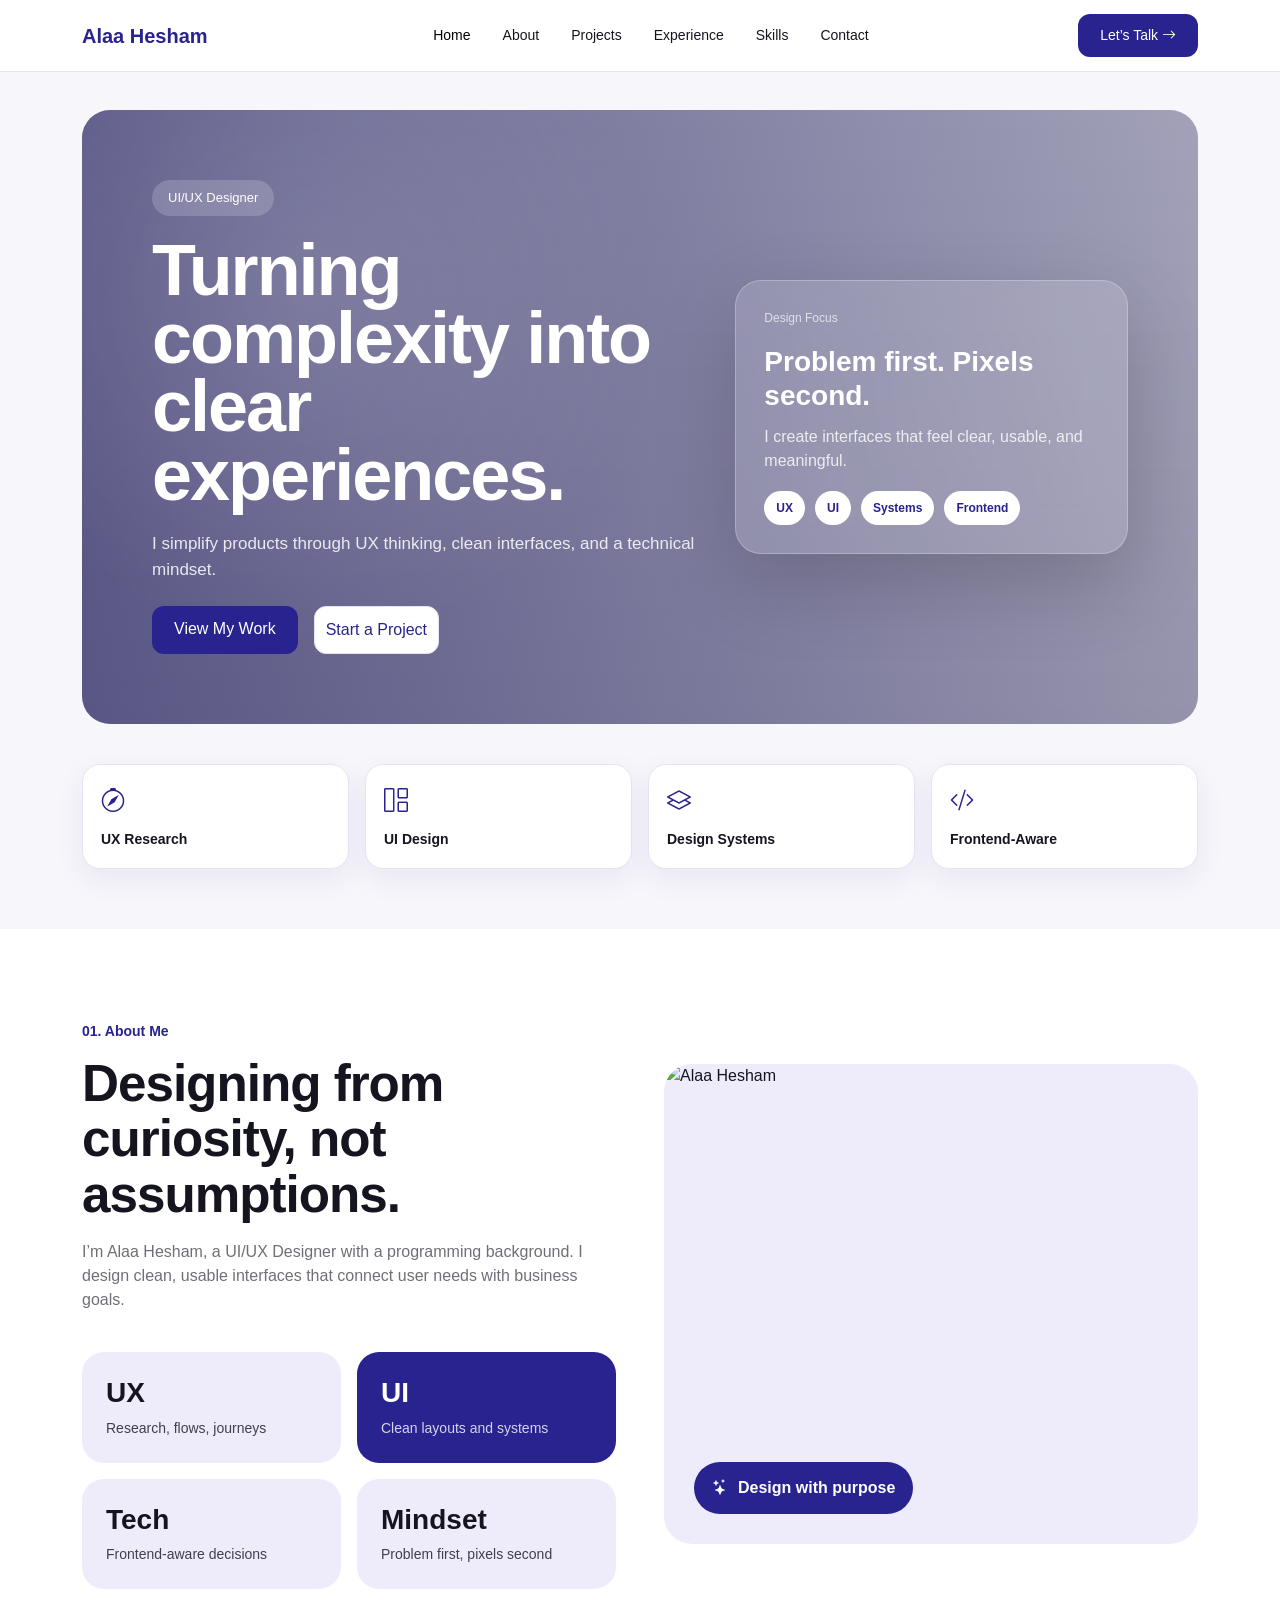
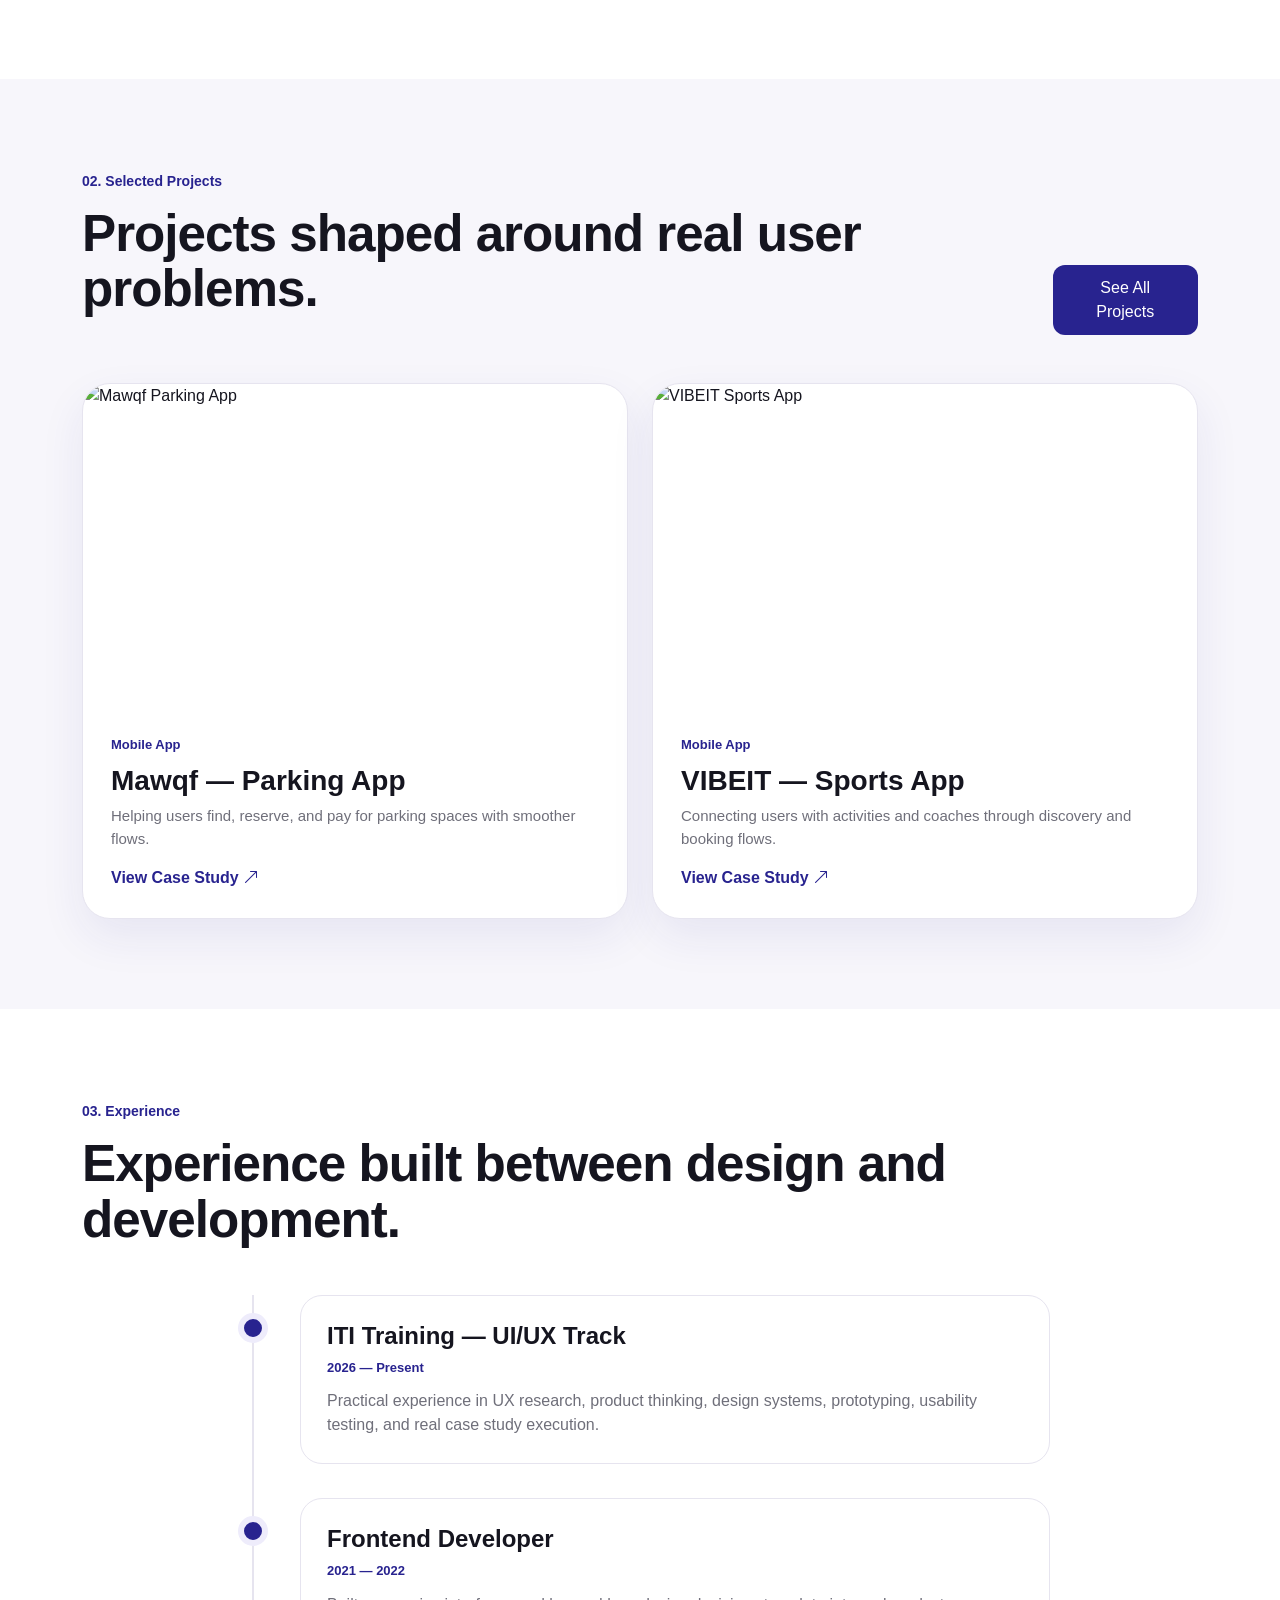
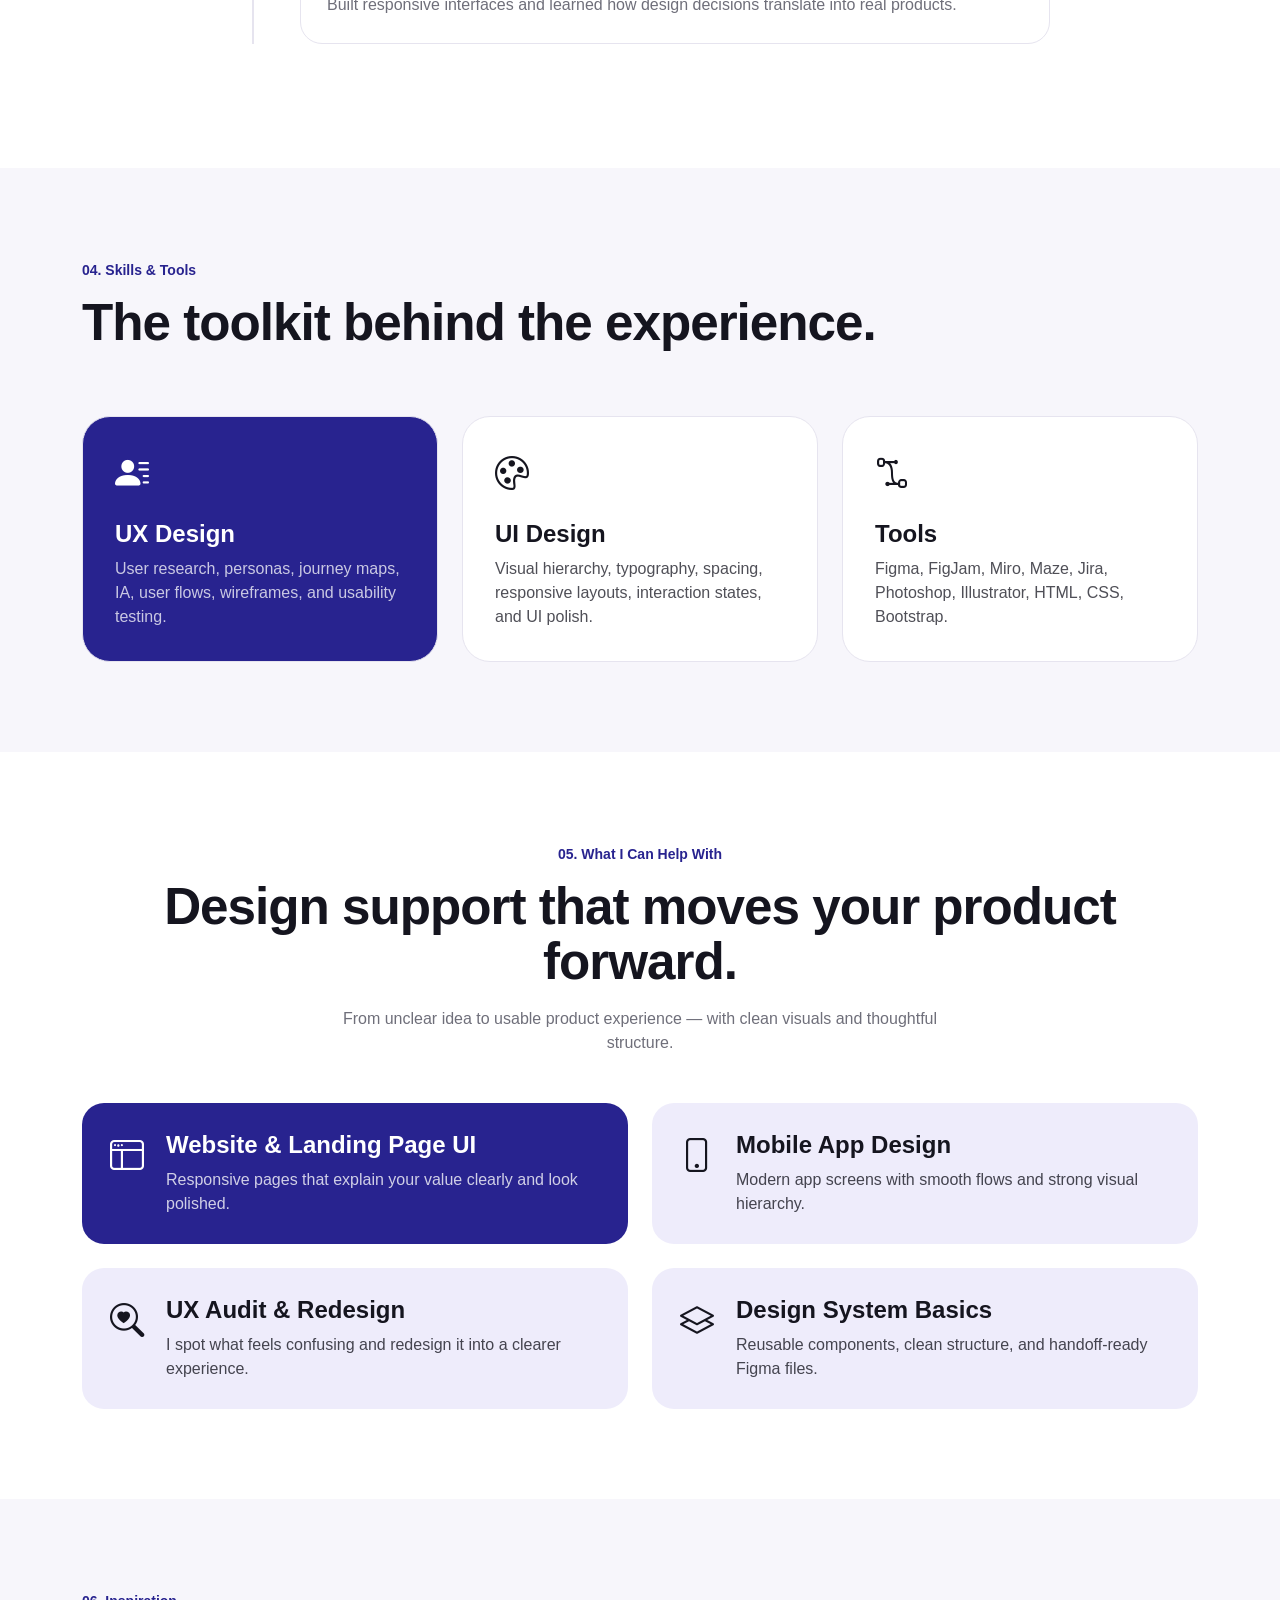
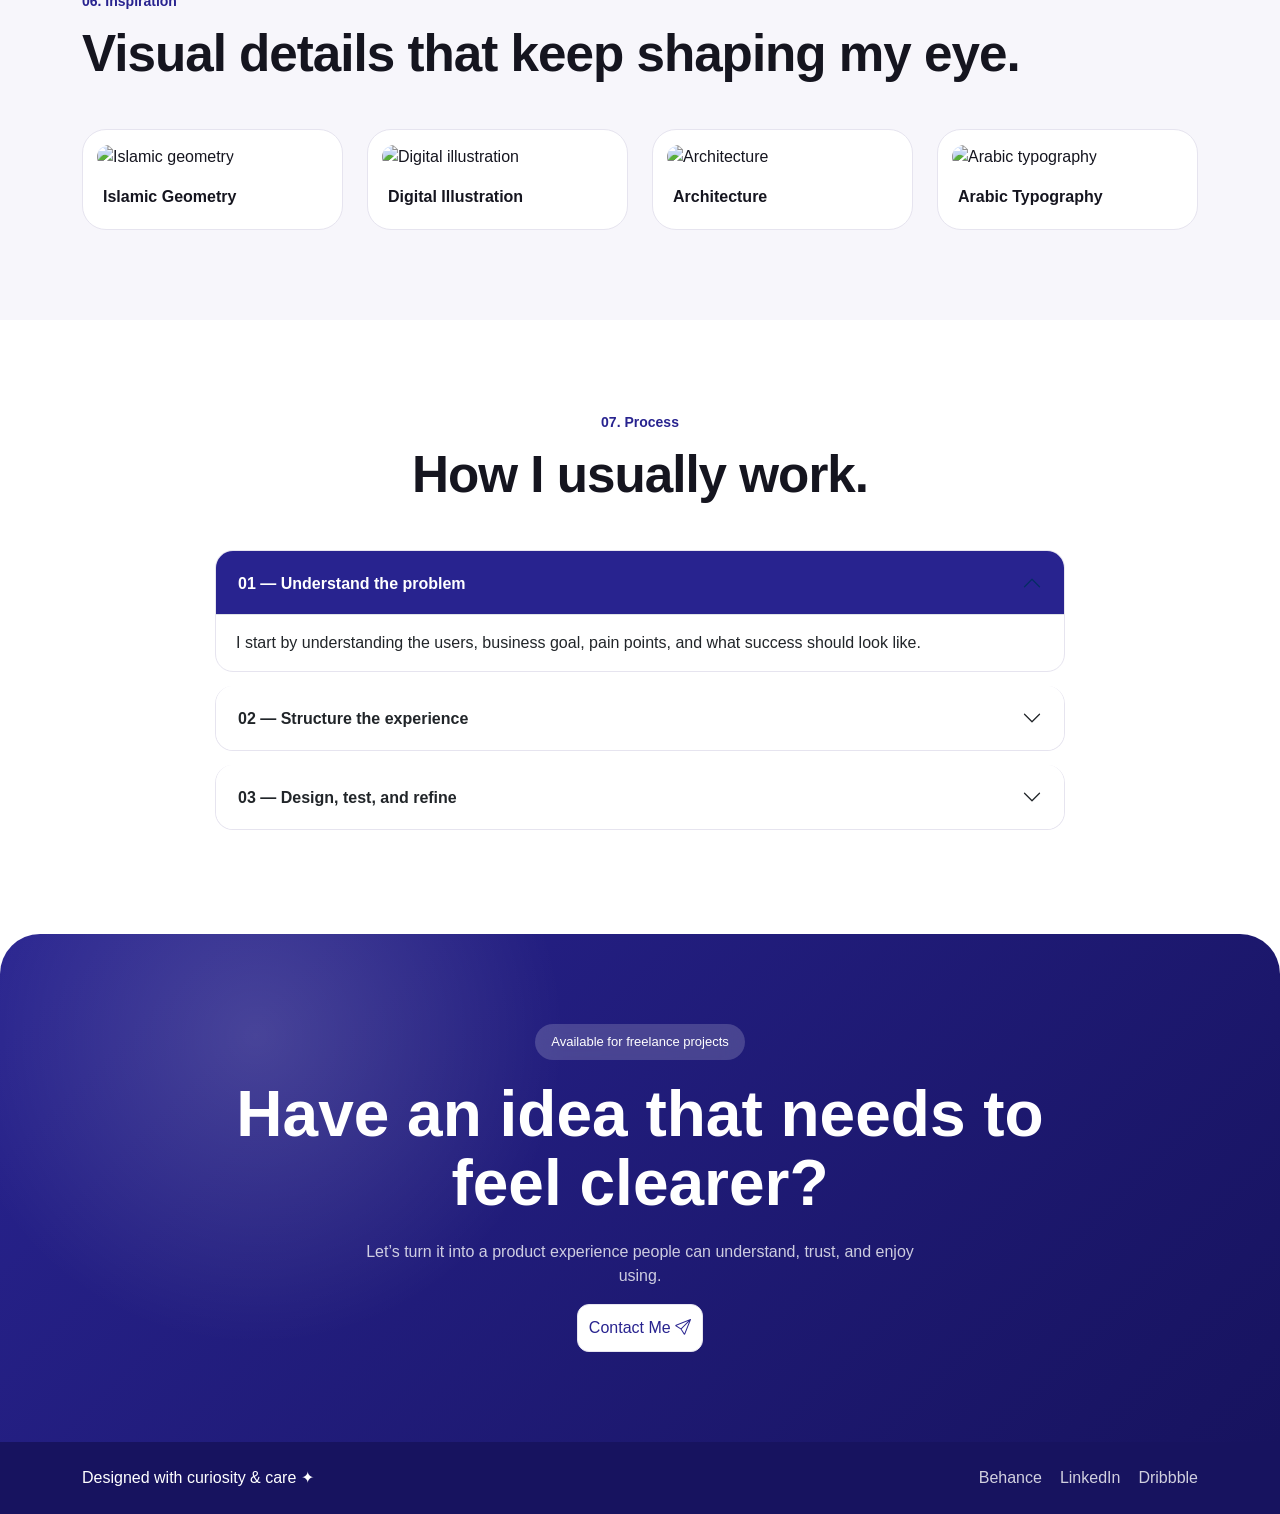
==== index.html @ 0f03f901 "Add files via upload" ====
<!DOCTYPE html>
<html lang="en">
<head>
  <meta charset="UTF-8" />
  <meta name="viewport" content="width=device-width, initial-scale=1.0" />

  <title>Alaa Hesham | UI/UX Designer</title>

  <!-- Bootstrap CSS -->
  <link href="https://cdn.jsdelivr.net/npm/bootstrap@5.3.3/dist/css/bootstrap.min.css" rel="stylesheet">

  <!-- Bootstrap Icons -->
  <link href="https://cdn.jsdelivr.net/npm/bootstrap-icons@1.11.3/font/bootstrap-icons.css" rel="stylesheet">

  <!-- Custom CSS -->
  <link rel="stylesheet" href="style.css">
</head>

<body>

  <!-- Navbar Component -->
  <nav class="navbar navbar-expand-lg fixed-top custom-navbar">
    <div class="container">
      <a class="navbar-brand fw-bold" href="index.html">Alaa Hesham</a>

      <button class="navbar-toggler" type="button" data-bs-toggle="collapse" data-bs-target="#mainNavbar">
        <span class="navbar-toggler-icon"></span>
      </button>

      <div class="collapse navbar-collapse" id="mainNavbar">
        <ul class="navbar-nav mx-auto mb-2 mb-lg-0 gap-lg-3">
          <li class="nav-item"><a class="nav-link active" href="index.html">Home</a></li>
          <li class="nav-item"><a class="nav-link" href="about.html">About</a></li>
          <li class="nav-item"><a class="nav-link" href="projects.html">Projects</a></li>
          <li class="nav-item"><a class="nav-link" href="index.html#experience">Experience</a></li>
          <li class="nav-item"><a class="nav-link" href="index.html#skills">Skills</a></li>
          <li class="nav-item"><a class="nav-link" href="contact.html">Contact</a></li>
        </ul>

        <a href="contact.html" class="btn btn-main btn-sm">
          Let’s Talk <i class="bi bi-arrow-right"></i>
        </a>
      </div>
    </div>
  </nav>

  <!-- Hero Section Component -->
  <section id="hero" class="hero-section">
    <div class="container">
      <div class="hero-card parallax-bg">
        <div class="hero-overlay"></div>

        <div class="row align-items-center position-relative">
          <div class="col-lg-7">
            <span class="section-badge animate-up">UI/UX Designer</span>

            <h1 class="hero-title animate-up delay-1">
              Turning complexity into clear experiences.
            </h1>

            <p class="hero-text animate-up delay-2">
              I simplify products through UX thinking, clean interfaces, and a technical mindset.
            </p>

            <div class="d-flex flex-wrap gap-3 mt-4 animate-up delay-3">
              <a href="projects.html" class="btn btn-main">View My Work</a>
              <a href="contact.html" class="btn btn-light-custom">Start a Project</a>
            </div>
          </div>

          <div class="col-lg-5 mt-5 mt-lg-0">
            <div class="focus-card animate-float">
              <p class="small-label">Design Focus</p>
              <h3>Problem first. Pixels second.</h3>
              <p>I create interfaces that feel clear, usable, and meaningful.</p>

              <div class="focus-tags">
                <span>UX</span>
                <span>UI</span>
                <span>Systems</span>
                <span>Frontend</span>
              </div>
            </div>
          </div>
        </div>
      </div>

      <!-- Quick Cards Component -->
      <div class="row g-3 mt-4">
        <div class="col-md-3 col-6 fade-in">
          <div class="mini-card">
            <i class="bi bi-compass"></i>
            <p>UX Research</p>
          </div>
        </div>

        <div class="col-md-3 col-6 fade-in">
          <div class="mini-card">
            <i class="bi bi-grid-1x2"></i>
            <p>UI Design</p>
          </div>
        </div>

        <div class="col-md-3 col-6 fade-in">
          <div class="mini-card">
            <i class="bi bi-layers"></i>
            <p>Design Systems</p>
          </div>
        </div>

        <div class="col-md-3 col-6 fade-in">
          <div class="mini-card">
            <i class="bi bi-code-slash"></i>
            <p>Frontend-Aware</p>
          </div>
        </div>
      </div>
    </div>
  </section>

  <!-- About Section Component -->
  <section id="about" class="section-padding">
    <div class="container">
      <div class="row align-items-center g-5">
        <div class="col-lg-6 fade-in">
          <span class="section-number">01. About Me</span>

          <h2 class="section-title">Designing from curiosity, not assumptions.</h2>

          <p class="section-text">
            I’m Alaa Hesham, a UI/UX Designer with a programming background.
            I design clean, usable interfaces that connect user needs with business goals.
          </p>

          <div class="row g-3 mt-4">
            <div class="col-6">
              <div class="stat-card">
                <h3>UX</h3>
                <p>Research, flows, journeys</p>
              </div>
            </div>

            <div class="col-6">
              <div class="stat-card active">
                <h3>UI</h3>
                <p>Clean layouts and systems</p>
              </div>
            </div>

            <div class="col-6">
              <div class="stat-card">
                <h3>Tech</h3>
                <p>Frontend-aware decisions</p>
              </div>
            </div>

            <div class="col-6">
              <div class="stat-card">
                <h3>Mindset</h3>
                <p>Problem first, pixels second</p>
              </div>
            </div>
          </div>
        </div>

        <div class="col-lg-6 fade-in">
          <div class="about-image-card">
            <img src="images/profile.jpg" alt="Alaa Hesham" class="img-fluid">

            <div class="floating-badge">
              <i class="bi bi-stars"></i>
              <span>Design with purpose</span>
            </div>
          </div>
        </div>
      </div>
    </div>
  </section>

  <!-- Projects Section Component -->
  <section id="projects" class="section-padding bg-soft">
    <div class="container">
      <div class="section-header fade-in">
        <div>
          <span class="section-number">02. Selected Projects</span>
          <h2 class="section-title">Projects shaped around real user problems.</h2>
        </div>

        <a href="projects.html" class="btn btn-main">See All Projects</a>
      </div>

      <div class="row g-4 mt-4">
        <div class="col-lg-6 fade-in">
          <div class="project-card">
            <img src="images/mawqf.jpg" alt="Mawqf Parking App">
            <div class="project-content">
              <span>Mobile App</span>
              <h3>Mawqf — Parking App</h3>
              <p>Helping users find, reserve, and pay for parking spaces with smoother flows.</p>
              <a href="https://www.behance.net/gallery/248284841/Mawqaf-Parking-App">View Case Study <i class="bi bi-arrow-up-right"></i></a>
            </div>
          </div>
        </div>

        <div class="col-lg-6 fade-in">
          <div class="project-card">
            <img src="images/vibeit.jpg" alt="VIBEIT Sports App">
            <div class="project-content">
              <span>Mobile App</span>
              <h3>VIBEIT — Sports App</h3>
              <p>Connecting users with activities and coaches through discovery and booking flows.</p>
              <a href="https://www.behance.net/gallery/244668603/VibeIt-Outdoor-Activity-UIUX-Case-Study">View Case Study <i class="bi bi-arrow-up-right"></i></a>
            </div>
          </div>
        </div>
      </div>
    </div>
  </section>

  <!-- Experience Section Component -->
  <section id="experience" class="section-padding">
    <div class="container">
      <span class="section-number fade-in">03. Experience</span>

      <h2 class="section-title fade-in">Experience built between design and development.</h2>

      <div class="timeline mt-5">
        <div class="timeline-item fade-in">
          <div class="timeline-dot"></div>

          <div class="timeline-card">
            <h4>ITI Training — UI/UX Track</h4>
            <span>2026 — Present</span>
            <p>
              Practical experience in UX research, product thinking, design systems,
              prototyping, usability testing, and real case study execution.
            </p>
          </div>
        </div>

        <div class="timeline-item fade-in">
          <div class="timeline-dot"></div>

          <div class="timeline-card">
            <h4>Frontend Developer</h4>
            <span>2021 — 2022</span>
            <p>
              Built responsive interfaces and learned how design decisions translate into real products.
            </p>
          </div>
        </div>
      </div>
    </div>
  </section>

  <!-- Skills and Tools Section Component -->
  <section id="skills" class="section-padding bg-soft">
    <div class="container">
      <div class="section-header fade-in">
        <div>
          <span class="section-number">04. Skills & Tools</span>
          <h2 class="section-title">The toolkit behind the experience.</h2>
        </div>
      </div>

      <div class="row g-4 mt-4">
        <div class="col-md-4 fade-in">
          <div class="skill-card active">
            <i class="bi bi-person-lines-fill"></i>
            <h4>UX Design</h4>
            <p>User research, personas, journey maps, IA, user flows, wireframes, and usability testing.</p>
          </div>
        </div>

        <div class="col-md-4 fade-in">
          <div class="skill-card">
            <i class="bi bi-palette"></i>
            <h4>UI Design</h4>
            <p>Visual hierarchy, typography, spacing, responsive layouts, interaction states, and UI polish.</p>
          </div>
        </div>

        <div class="col-md-4 fade-in">
          <div class="skill-card">
            <i class="bi bi-bezier2"></i>
            <h4>Tools</h4>
            <p>Figma, FigJam, Miro, Maze, Jira, Photoshop, Illustrator, HTML, CSS, Bootstrap.</p>
          </div>
        </div>
      </div>
    </div>
  </section>

  <!-- Freelance Services Section Component -->
  <section id="services" class="section-padding">
    <div class="container">
      <div class="text-center mb-5 fade-in">
        <span class="section-number">05. What I Can Help With</span>

        <h2 class="section-title">Design support that moves your product forward.</h2>

        <p class="section-text mx-auto">
          From unclear idea to usable product experience — with clean visuals and thoughtful structure.
        </p>
      </div>

      <div class="row g-4">
        <div class="col-md-6 fade-in">
          <div class="service-card active">
            <i class="bi bi-window-sidebar"></i>
            <div>
              <h4>Website & Landing Page UI</h4>
              <p>Responsive pages that explain your value clearly and look polished.</p>
            </div>
          </div>
        </div>

        <div class="col-md-6 fade-in">
          <div class="service-card">
            <i class="bi bi-phone"></i>
            <div>
              <h4>Mobile App Design</h4>
              <p>Modern app screens with smooth flows and strong visual hierarchy.</p>
            </div>
          </div>
        </div>

        <div class="col-md-6 fade-in">
          <div class="service-card">
            <i class="bi bi-search-heart"></i>
            <div>
              <h4>UX Audit & Redesign</h4>
              <p>I spot what feels confusing and redesign it into a clearer experience.</p>
            </div>
          </div>
        </div>

        <div class="col-md-6 fade-in">
          <div class="service-card">
            <i class="bi bi-layers"></i>
            <div>
              <h4>Design System Basics</h4>
              <p>Reusable components, clean structure, and handoff-ready Figma files.</p>
            </div>
          </div>
        </div>
      </div>
    </div>
  </section>

  <!-- Inspiration Section Component -->
  <section id="inspiration" class="section-padding bg-soft">
    <div class="container">
      <span class="section-number fade-in">06. Inspiration</span>
      <h2 class="section-title fade-in">Visual details that keep shaping my eye.</h2>

      <div class="row g-4 mt-4">
        <div class="col-md-3 col-6 fade-in">
          <div class="inspiration-card">
            <img src="images/inspo-1.jpg" alt="Islamic geometry">
            <p>Islamic Geometry</p>
          </div>
        </div>

        <div class="col-md-3 col-6 fade-in">
          <div class="inspiration-card">
            <img src="images/inspo-2.jpg" alt="Digital illustration">
            <p>Digital Illustration</p>
          </div>
        </div>

        <div class="col-md-3 col-6 fade-in">
          <div class="inspiration-card">
            <img src="images/inspo-3.jpg" alt="Architecture">
            <p>Architecture</p>
          </div>
        </div>

        <div class="col-md-3 col-6 fade-in">
          <div class="inspiration-card">
            <img src="images/inspo-4.jpg" alt="Arabic typography">
            <p>Arabic Typography</p>
          </div>
        </div>
      </div>
    </div>
  </section>

  <!-- Process Accordion Component -->
  <section class="section-padding">
    <div class="container">
      <div class="text-center mb-5 fade-in">
        <span class="section-number">07. Process</span>
        <h2 class="section-title">How I usually work.</h2>
      </div>

      <div class="accordion custom-accordion fade-in" id="processAccordion">
        <div class="accordion-item">
          <h2 class="accordion-header">
            <button class="accordion-button" type="button" data-bs-toggle="collapse" data-bs-target="#stepOne">
              01 — Understand the problem
            </button>
          </h2>

          <div id="stepOne" class="accordion-collapse collapse show" data-bs-parent="#processAccordion">
            <div class="accordion-body">
              I start by understanding the users, business goal, pain points, and what success should look like.
            </div>
          </div>
        </div>

        <div class="accordion-item">
          <h2 class="accordion-header">
            <button class="accordion-button collapsed" type="button" data-bs-toggle="collapse" data-bs-target="#stepTwo">
              02 — Structure the experience
            </button>
          </h2>

          <div id="stepTwo" class="accordion-collapse collapse" data-bs-parent="#processAccordion">
            <div class="accordion-body">
              I turn scattered ideas into flows, wireframes, and clear content structure.
            </div>
          </div>
        </div>

        <div class="accordion-item">
          <h2 class="accordion-header">
            <button class="accordion-button collapsed" type="button" data-bs-toggle="collapse" data-bs-target="#stepThree">
              03 — Design, test, and refine
            </button>
          </h2>

          <div id="stepThree" class="accordion-collapse collapse" data-bs-parent="#processAccordion">
            <div class="accordion-body">
              I polish the interface, check consistency, improve hierarchy, and prepare clean handoff.
            </div>
          </div>
        </div>
      </div>
    </div>
  </section>

  <!-- Contact Section Component -->
  <section id="contact" class="contact-section">
    <div class="container text-center fade-in">
      <span class="section-badge">Available for freelance projects</span>

      <h2>Have an idea that needs to feel clearer?</h2>

      <p>
        Let’s turn it into a product experience people can understand, trust, and enjoy using.
      </p>

      <a href="mailto:alaa@example.com" class="btn btn-light-custom mt-3">
        Contact Me <i class="bi bi-send"></i>
      </a>
    </div>
  </section>

  <!-- Footer Component -->
  <footer class="footer">
    <div class="container d-flex flex-column flex-md-row justify-content-between align-items-center gap-3">
      <p class="mb-0">Designed with curiosity & care ✦</p>

      <div class="footer-links">
        <a href="https://www.behance.net/alaaelkeshky">Behance</a>
        <a href="https://www.linkedin.com/in/alaaelkeshky/">LinkedIn</a>
        <a href="#">Dribbble</a>
      </div>
    </div>
  </footer>

  <!-- Bootstrap JS -->
  <script src="https://cdn.jsdelivr.net/npm/bootstrap@5.3.3/dist/js/bootstrap.bundle.min.js"></script>

  <!-- Custom JS -->
  <script src="script.js"></script>
</body>
</html>
---- style.css ----
:root {
  --primary: #28238f;
  --primary-dark: #17135f;
  --light-bg: #f7f6fb;
  --card-bg: #ffffff;
  --soft-purple: #eeecfb;
  --text-dark: #15151f;
  --text-muted: #6f6f7a;
  --border: #e6e4ef;
  --radius-lg: 28px;
  --radius-md: 18px;
}

* {
  box-sizing: border-box;
}

html {
  scroll-behavior: smooth;
}

body {
  font-family: "Inter", "Segoe UI", sans-serif;
  color: var(--text-dark);
  background-color: #fff;
  overflow-x: hidden;
}

/* Navbar Component */
.custom-navbar {
  background: rgba(255, 255, 255, 0.92);
  backdrop-filter: blur(16px);
  border-bottom: 1px solid var(--border);
  padding: 14px 0;
}

.navbar-brand {
  color: var(--primary);
}

.nav-link {
  color: var(--text-dark);
  font-size: 14px;
  font-weight: 500;
}

.nav-link:hover,
.nav-link.active {
  color: var(--primary);
}

.btn-main {
  background-color: var(--primary);
  color: #fff;
  border-radius: 12px;
  padding: 11px 22px;
  border: none;
  font-weight: 500;
  transition: all 0.3s ease;
}

.btn-main:hover {
  background-color: var(--primary-dark);
  color: #fff;
  transform: translateY(-3px);
}

.btn-light-custom {
  background-color: #fff;
  color: var(--primary);
  border: 1px solid var(--border);
  border-radius: 12px;
  padding: 11px 11px;
  font-weight: 500;
  transition: all 0.3s ease;
}

.btn-light-custom:hover {
  background-color: var(--soft-purple);
  color: var(--primary);
  transform: translateY(-3px);
}

/* Hero Section Component */
.hero-section {
  padding: 110px 0 60px;
  background-color: var(--light-bg);
}

.hero-card {
  position: relative;
  min-height: 560px;
  background:
    linear-gradient(rgba(20, 20, 40, 0.28), rgba(20, 20, 40, 0.35)),
    url("images/hero-bg.jpg");
  background-size: cover;
  background-position: center;
  border-radius: var(--radius-lg);
  padding: 70px;
  color: #fff;
  overflow: hidden;
}

.hero-overlay {
  position: absolute;
  inset: 0;
  background:
    radial-gradient(circle at 20% 30%, rgba(255,255,255,0.12), transparent 35%),
    linear-gradient(90deg, rgba(23,19,95,0.55), rgba(40,35,143,0.15));
  z-index: 0;
}

.hero-card .row {
  z-index: 2;
}

.section-badge {
  display: inline-block;
  background-color: rgba(255, 255, 255, 0.18);
  color: #fff;
  padding: 8px 16px;
  border-radius: 999px;
  font-size: 13px;
  margin-bottom: 20px;
  backdrop-filter: blur(10px);
}

.hero-title {
  font-size: clamp(42px, 7vw, 72px);
  line-height: 0.95;
  font-weight: 700;
  max-width: 760px;
  letter-spacing: -2px;
}

.hero-text {
  max-width: 560px;
  color: rgba(255, 255, 255, 0.86);
  font-size: 17px;
  margin-top: 22px;
}

/* Focus Card Component */
.focus-card {
  background-color: rgba(255, 255, 255, 0.14);
  border: 1px solid rgba(255, 255, 255, 0.25);
  padding: 28px;
  border-radius: 26px;
  backdrop-filter: blur(18px);
  box-shadow: 0 30px 80px rgba(0, 0, 0, 0.18);
}

.focus-card h3 {
  font-weight: 800;
  margin-bottom: 12px;
}

.focus-card p {
  color: rgba(255, 255, 255, 0.82);
  margin-bottom: 18px;
}

.small-label {
  font-size: 12px;
  opacity: 0.85;
  margin-bottom: 10px;
}

.focus-tags {
  display: flex;
  flex-wrap: wrap;
  gap: 10px;
}

.focus-tags span {
  background-color: #fff;
  color: var(--primary);
  padding: 8px 12px;
  border-radius: 999px;
  font-size: 12px;
  font-weight: 700;
}

/* Quick Cards Component */
.mini-card {
  background-color: var(--card-bg);
  border-radius: 18px;
  padding: 18px;
  border: 1px solid var(--border);
  box-shadow: 0 10px 30px rgba(40, 35, 143, 0.07);
  height: 100%;
  transition: all 0.35s ease;
}

.mini-card:hover {
  transform: translateY(-8px);
  box-shadow: 0 18px 45px rgba(40, 35, 143, 0.13);
}

.mini-card i {
  color: var(--primary);
  font-size: 24px;
}

.mini-card p {
  margin: 10px 0 0;
  font-weight: 600;
  font-size: 14px;
}

/* General Sections */
.section-padding {
  padding: 90px 0;
}

.bg-soft {
  background-color: var(--light-bg);
}

.section-number {
  color: var(--primary);
  font-weight: 700;
  font-size: 14px;
  display: inline-block;
  margin-bottom: 14px;
}

.section-title {
  font-size: clamp(32px, 4vw, 54px);
  line-height: 1.08;
  font-weight: 800;
  letter-spacing: -1px;
  margin-bottom: 18px;
}

.section-text {
  color: var(--text-muted);
  font-size: 16px;
  max-width: 620px;
}

.section-header {
  display: flex;
  justify-content: space-between;
  align-items: end;
  gap: 40px;
}

/* Page Hero Component */
.page-hero {
  padding: 150px 0 90px;
  background:
    radial-gradient(circle at 20% 20%, rgba(40, 35, 143, 0.18), transparent 28%),
    linear-gradient(135deg, var(--primary-dark), var(--primary));
  color: #fff;
  position: relative;
  overflow: hidden;
}

.page-hero::after {
  content: "";
  position: absolute;
  right: -180px;
  top: -180px;
  width: 520px;
  height: 520px;
  border-radius: 50%;
  background: rgba(255,255,255,0.12);
  filter: blur(60px);
}

.page-title {
  font-size: clamp(42px, 7vw, 82px);
  font-weight: 800;
  line-height: 1;
  max-width: 950px;
  letter-spacing: -2px;
}

.page-text {
  max-width: 620px;
  color: rgba(255,255,255,0.78);
  font-size: 18px;
  margin-top: 20px;
}

/* About Section Component */
.stat-card {
  background-color: var(--soft-purple);
  padding: 24px;
  border-radius: 22px;
  height: 100%;
  transition: all 0.35s ease;
}

.stat-card:hover {
  transform: translateY(-6px);
}

.stat-card.active {
  background-color: var(--primary);
  color: #fff;
}

.stat-card h3 {
  font-weight: 800;
  margin-bottom: 8px;
}

.stat-card p {
  margin: 0;
  font-size: 14px;
  color: inherit;
  opacity: 0.8;
}

.about-image-card {
  position: relative;
  border-radius: var(--radius-lg);
  overflow: hidden;
  background-color: var(--soft-purple);
  min-height: 480px;
}

.about-image-card img {
  width: 100%;
  height: 100%;
  min-height: 480px;
  object-fit: cover;
  transition: transform 0.7s ease;
}

.about-image-card:hover img {
  transform: scale(1.05);
}

.floating-badge {
  position: absolute;
  left: 30px;
  bottom: 30px;
  background-color: var(--primary);
  color: #fff;
  padding: 14px 18px;
  border-radius: 999px;
  display: flex;
  gap: 10px;
  align-items: center;
  font-weight: 600;
}

/* Projects Section Component */
.project-card {
  background-color: #fff;
  border-radius: var(--radius-lg);
  overflow: hidden;
  border: 1px solid var(--border);
  box-shadow: 0 18px 45px rgba(40, 35, 143, 0.08);
  height: 100%;
  transition: all 0.45s ease;
}

.project-card:hover {
  transform: translateY(-12px) scale(1.01);
  box-shadow: 0 30px 70px rgba(40, 35, 143, 0.16);
}

.project-card img {
  width: 100%;
  height: 320px;
  object-fit: cover;
  object-position: center;
  display: block;
  transition: transform 0.7s ease;
}

.project-card:hover img {
  transform: scale(1.06);
}

.project-content {
  padding: 28px;
}

.project-content span {
  color: var(--primary);
  font-size: 13px;
  font-weight: 700;
}

.project-content h3 {
  margin-top: 8px;
  font-weight: 800;
}

.project-content p {
  color: var(--text-muted);
  font-size: 15px;
}

.project-content a {
  color: var(--primary);
  font-weight: 700;
  text-decoration: none;
}

/* Experience Section Component */
.timeline {
  position: relative;
  max-width: 820px;
  margin: auto;
}

.timeline::before {
  content: "";
  position: absolute;
  left: 22px;
  top: 0;
  bottom: 0;
  width: 2px;
  background-color: var(--border);
}

.timeline-item {
  position: relative;
  padding-left: 70px;
  margin-bottom: 34px;
}

.timeline-dot {
  position: absolute;
  left: 8px;
  top: 18px;
  width: 30px;
  height: 30px;
  background-color: var(--primary);
  border-radius: 50%;
  border: 6px solid var(--soft-purple);
}

.timeline-card {
  background-color: var(--card-bg);
  border: 1px solid var(--border);
  padding: 26px;
  border-radius: 22px;
  transition: all 0.35s ease;
}

.timeline-card:hover {
  transform: translateX(8px);
  box-shadow: 0 20px 50px rgba(40, 35, 143, 0.1);
}

.timeline-card h4 {
  font-weight: 800;
  margin-bottom: 4px;
}

.timeline-card span {
  color: var(--primary);
  font-size: 13px;
  font-weight: 700;
  display: inline-block;
  margin-bottom: 12px;
}

.timeline-card p {
  color: var(--text-muted);
  margin-bottom: 0;
}

/* Skills Section Component */
.skill-card {
  background-color: #fff;
  padding: 32px;
  border-radius: var(--radius-lg);
  border: 1px solid var(--border);
  height: 100%;
  transition: all 0.35s ease;
}

.skill-card:hover {
  transform: translateY(-8px);
  box-shadow: 0 22px 55px rgba(40, 35, 143, 0.12);
}

.skill-card.active {
  background-color: var(--primary);
  color: #fff;
}

.skill-card i {
  font-size: 34px;
  margin-bottom: 20px;
  display: inline-block;
}

.skill-card h4 {
  font-weight: 800;
}

.skill-card p {
  color: inherit;
  opacity: 0.75;
  margin-bottom: 0;
}

/* Services Section Component */
.service-card {
  display: flex;
  gap: 22px;
  background-color: var(--soft-purple);
  border-radius: 22px;
  padding: 28px;
  height: 100%;
  transition: all 0.35s ease;
}

.service-card:hover {
  transform: translateY(-8px);
}

.service-card.active {
  background-color: var(--primary);
  color: #fff;
}

.service-card i {
  font-size: 34px;
}

.service-card h4 {
  font-weight: 800;
}

.service-card p {
  margin-bottom: 0;
  color: inherit;
  opacity: 0.78;
}

/* Inspiration Section Component */
.inspiration-card {
  background-color: #fff;
  padding: 14px;
  border-radius: 24px;
  border: 1px solid var(--border);
  height: 100%;
  overflow: hidden;
  transition: all 0.35s ease;
}

.inspiration-card:hover {
  transform: translateY(-8px);
  box-shadow: 0 22px 55px rgba(40, 35, 143, 0.12);
}

.inspiration-card img {
  width: 100%;
  height: 340px;
  object-fit: cover;
  object-position: center;
  border-radius: 18px;
  transition: transform 0.7s ease;
}

.inspiration-card:hover img {
  transform: scale(1.07);
}

.inspiration-card p {
  font-weight: 800;
  margin: 16px 6px 6px;
}

/* Accordion Component */
.custom-accordion {
  max-width: 850px;
  margin: auto;
}

.accordion-item {
  border: 1px solid var(--border);
  border-radius: 18px !important;
  overflow: hidden;
  margin-bottom: 14px;
}

.accordion-button {
  font-weight: 800;
  padding: 22px;
}

.accordion-button:not(.collapsed) {
  background-color: var(--primary);
  color: #fff;
}

.accordion-button:focus {
  box-shadow: none;
}

/* Contact Section Component */
.contact-section {
  background:
    radial-gradient(circle at 20% 20%, rgba(255,255,255,0.16), transparent 28%),
    linear-gradient(135deg, var(--primary), var(--primary-dark));
  color: #fff;
  padding: 90px 0;
  border-radius: 40px 40px 0 0;
}

.contact-section h2 {
  font-size: clamp(34px, 5vw, 64px);
  font-weight: 800;
  max-width: 820px;
  margin: auto;
  line-height: 1.08;
}

.contact-section p {
  max-width: 560px;
  margin: 22px auto 0;
  color: rgba(255, 255, 255, 0.78);
}

.contact-card {
  background-color: #fff;
  border-radius: var(--radius-lg);
  padding: 30px;
  border: 1px solid var(--border);
  box-shadow: 0 22px 55px rgba(40, 35, 143, 0.12);
}

.contact-row {
  display: flex;
  gap: 18px;
  padding: 20px 0;
  border-bottom: 1px solid var(--border);
}

.contact-row:last-child {
  border-bottom: none;
}

.contact-row i {
  width: 44px;
  height: 44px;
  background-color: var(--soft-purple);
  color: var(--primary);
  border-radius: 14px;
  display: grid;
  place-items: center;
  font-size: 20px;
}

.contact-row h5 {
  font-weight: 800;
  margin-bottom: 4px;
}

.contact-row a {
  color: var(--primary);
  text-decoration: none;
  font-weight: 600;
}

.contact-row p {
  color: var(--text-muted);
  margin: 0;
}

/* Footer Component */
.footer {
  background-color: var(--primary-dark);
  color: #fff;
  padding: 24px 0;
}

.footer-links {
  display: flex;
  gap: 18px;
}

.footer-links a {
  color: #fff;
  text-decoration: none;
  opacity: 0.8;
}

.footer-links a:hover {
  opacity: 1;
}

/* Animation Component */
.fade-in {
  opacity: 0;
  transform: translateY(45px);
  transition: all 0.85s ease;
}

.fade-in.show {
  opacity: 1;
  transform: translateY(0);
}

.animate-up {
  opacity: 0;
  transform: translateY(28px);
  animation: moveUp 0.9s ease forwards;
}

.delay-1 {
  animation-delay: 0.15s;
}

.delay-2 {
  animation-delay: 0.3s;
}

.delay-3 {
  animation-delay: 0.45s;
}

@keyframes moveUp {
  to {
    opacity: 1;
    transform: translateY(0);
  }
}

.animate-float {
  animation: floating 4s ease-in-out infinite;
}

@keyframes floating {
  0%, 100% {
    transform: translateY(0);
  }

  50% {
    transform: translateY(-14px);
  }
}

/* Responsive Design */
@media (max-width: 991px) {
  .hero-card {
    padding: 40px;
  }

  .section-header {
    flex-direction: column;
    align-items: start;
  }

  .inspiration-card img {
    height: 300px;
  }
}

@media (max-width: 576px) {
  .hero-card {
    padding: 28px;
    min-height: auto;
  }

  .section-padding {
    padding: 65px 0;
  }

  .project-card img {
    height: 230px;
  }

  .inspiration-card img {
    height: 240px;
  }

  .page-hero {
    padding: 130px 0 70px;
  }
}
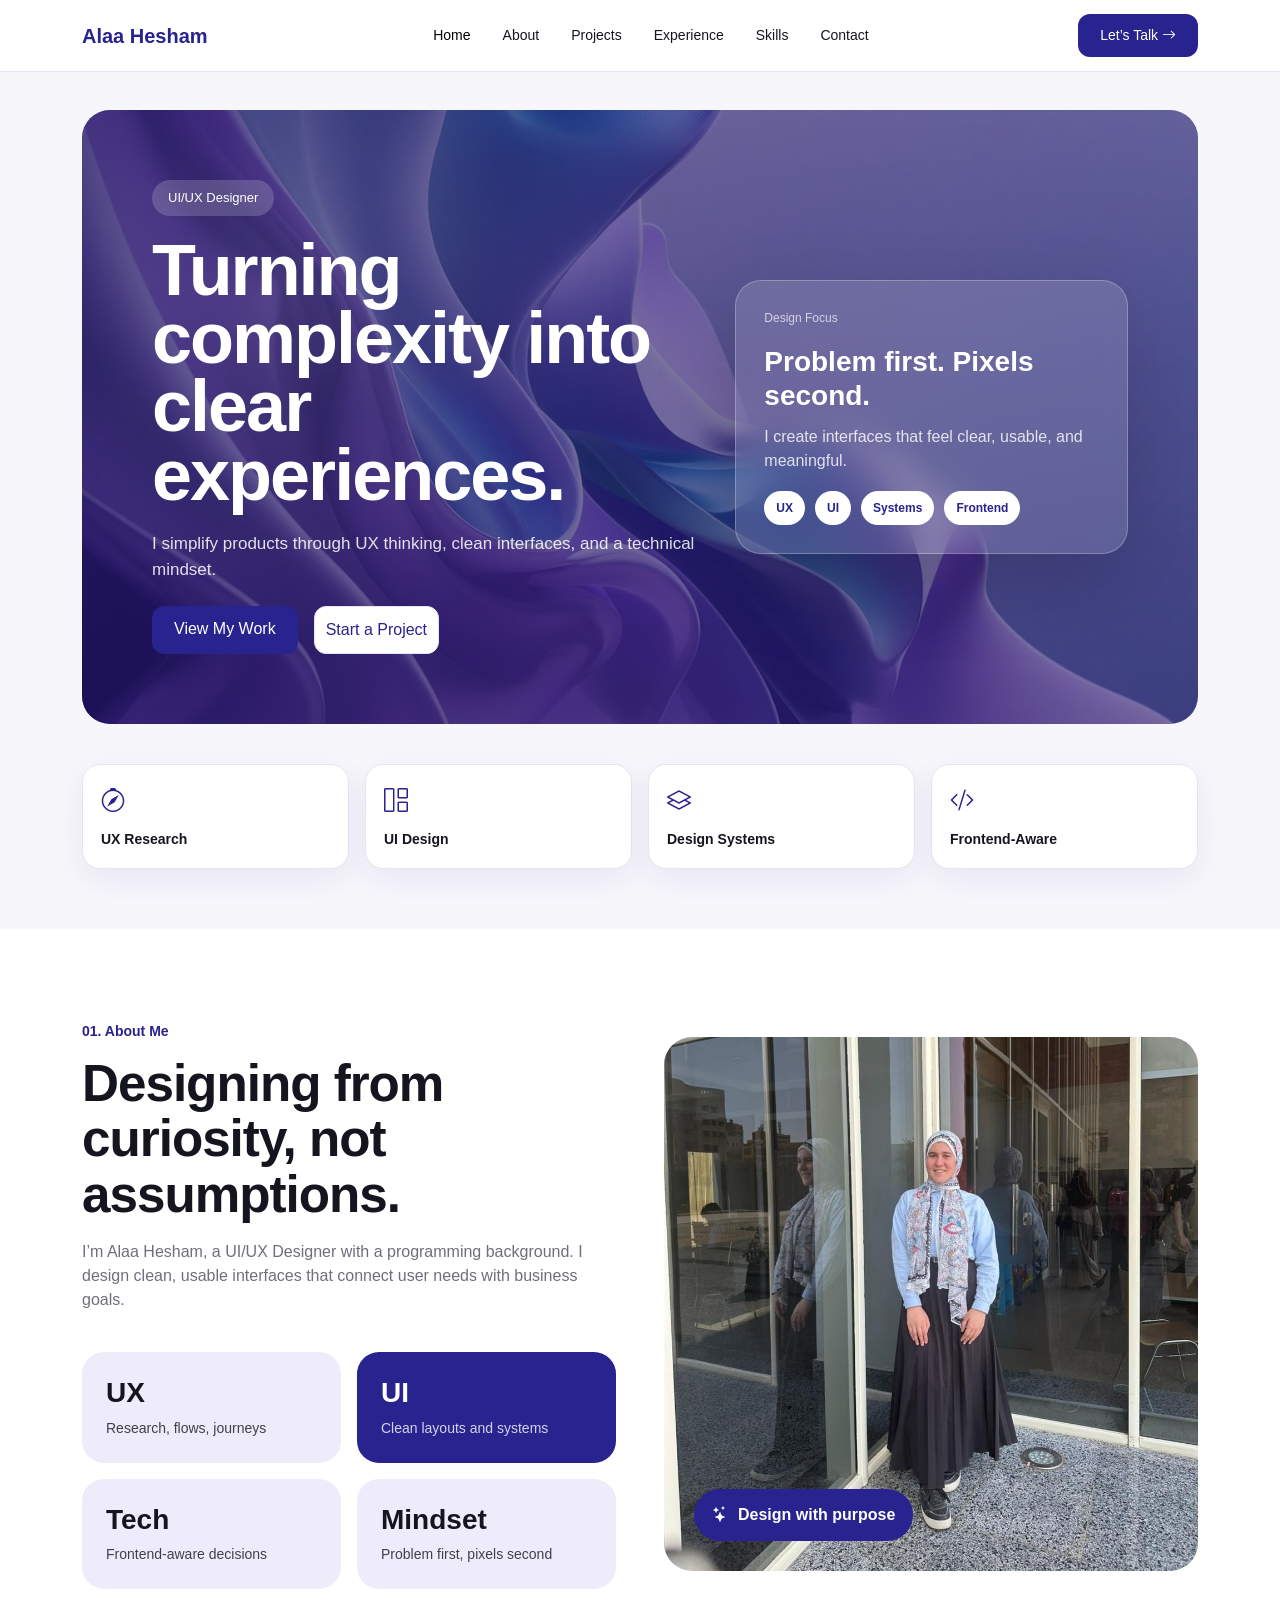
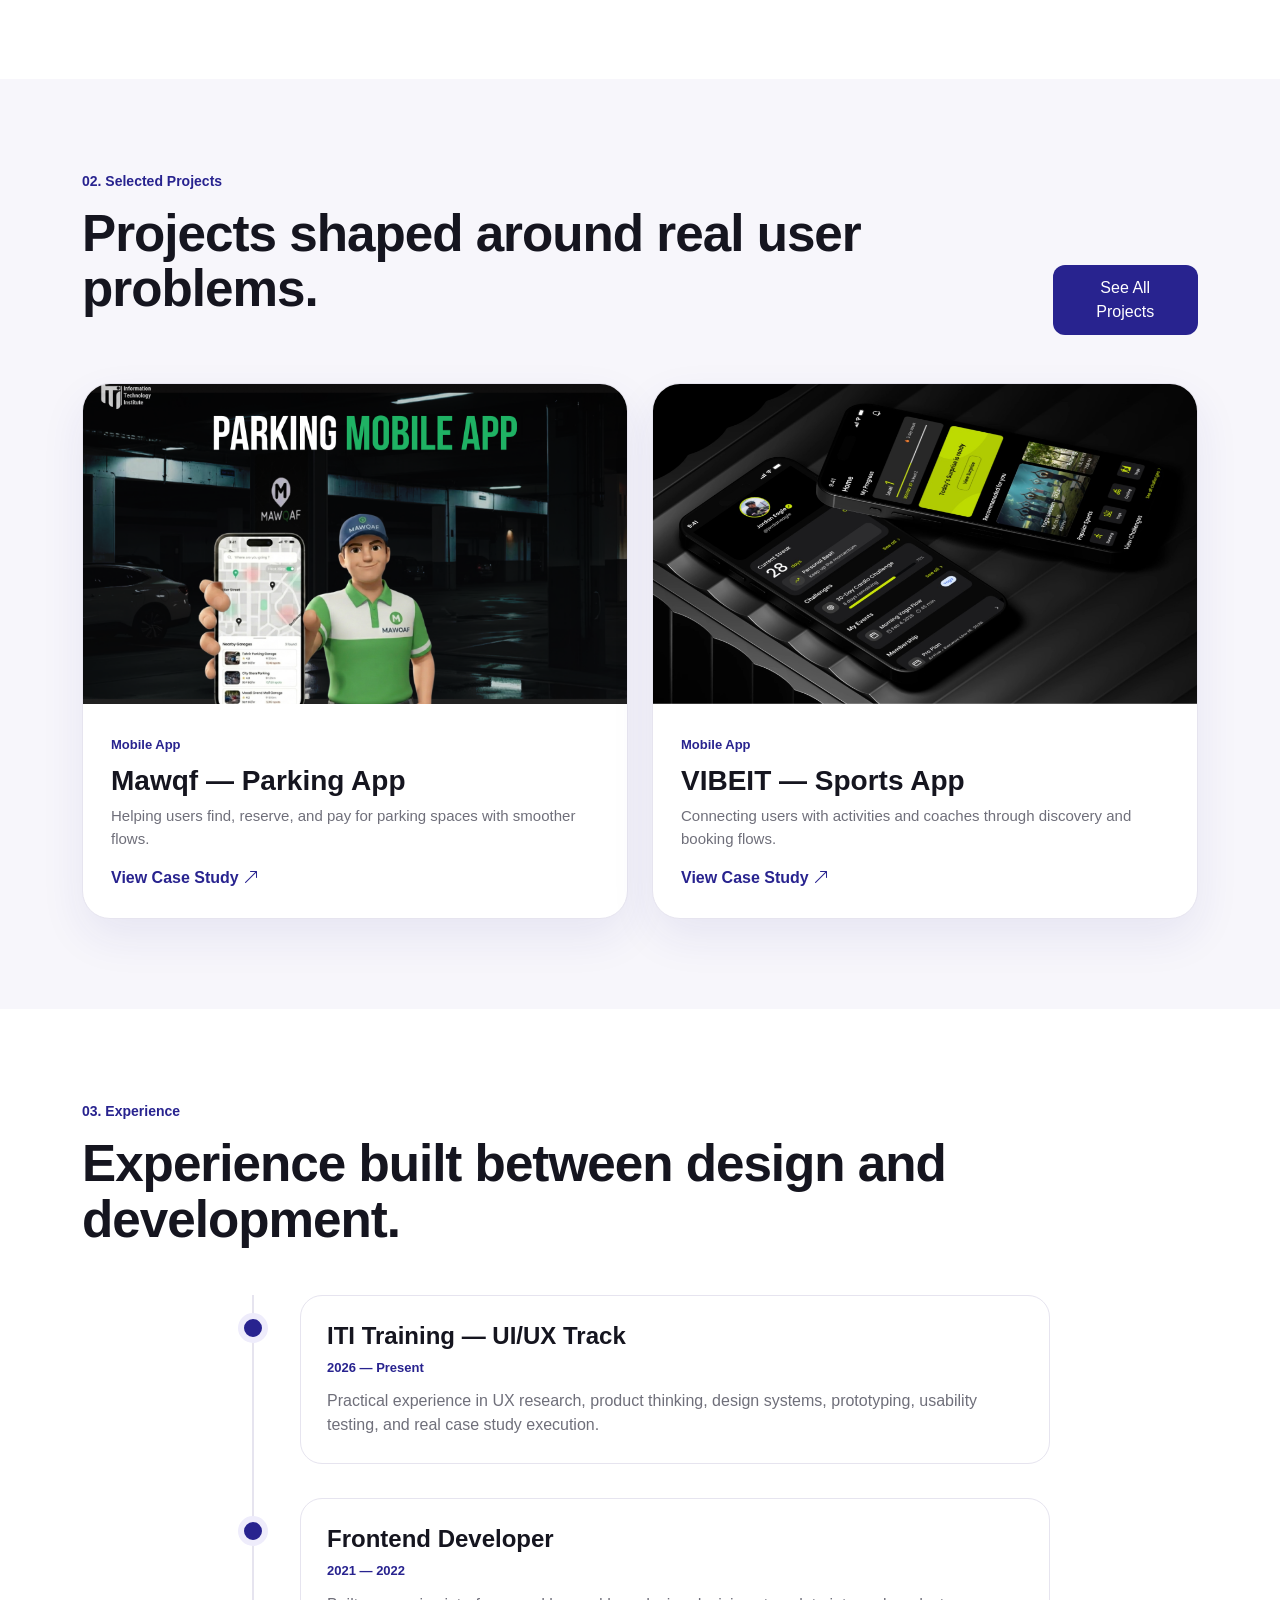
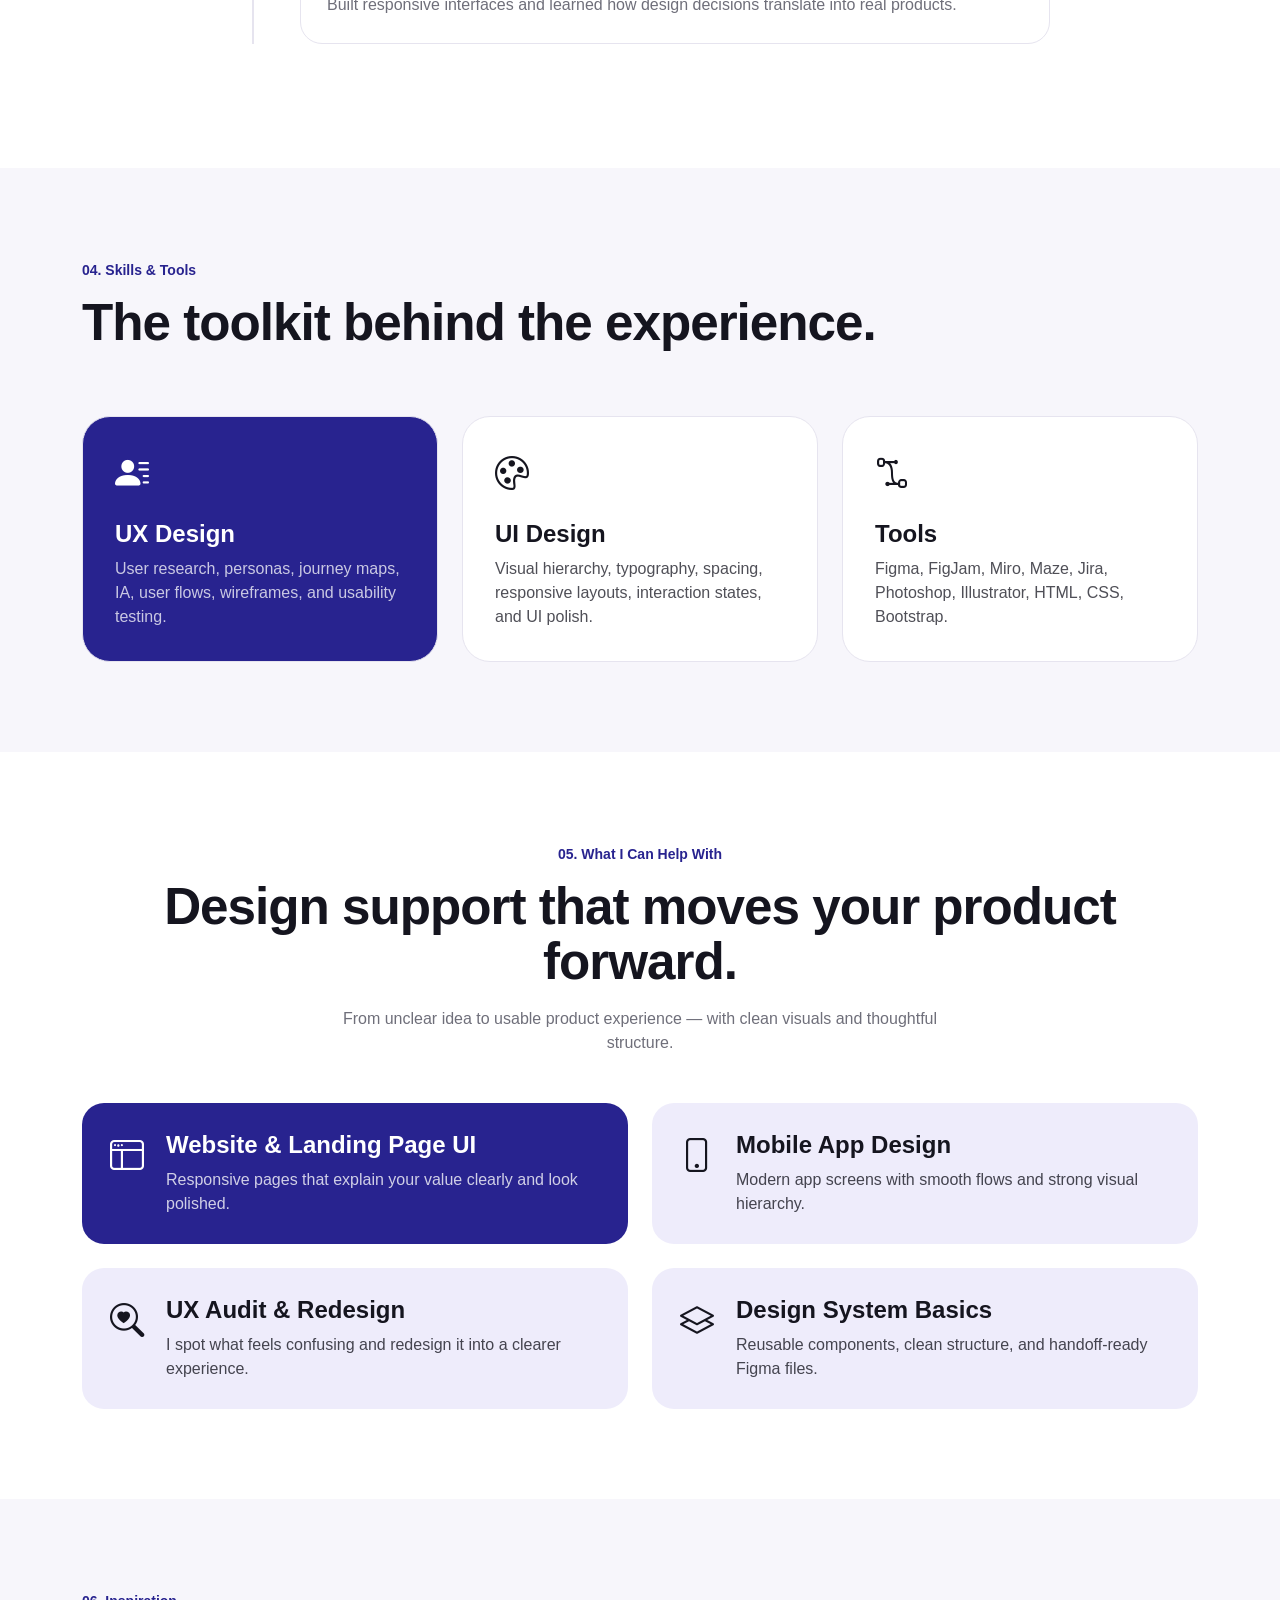
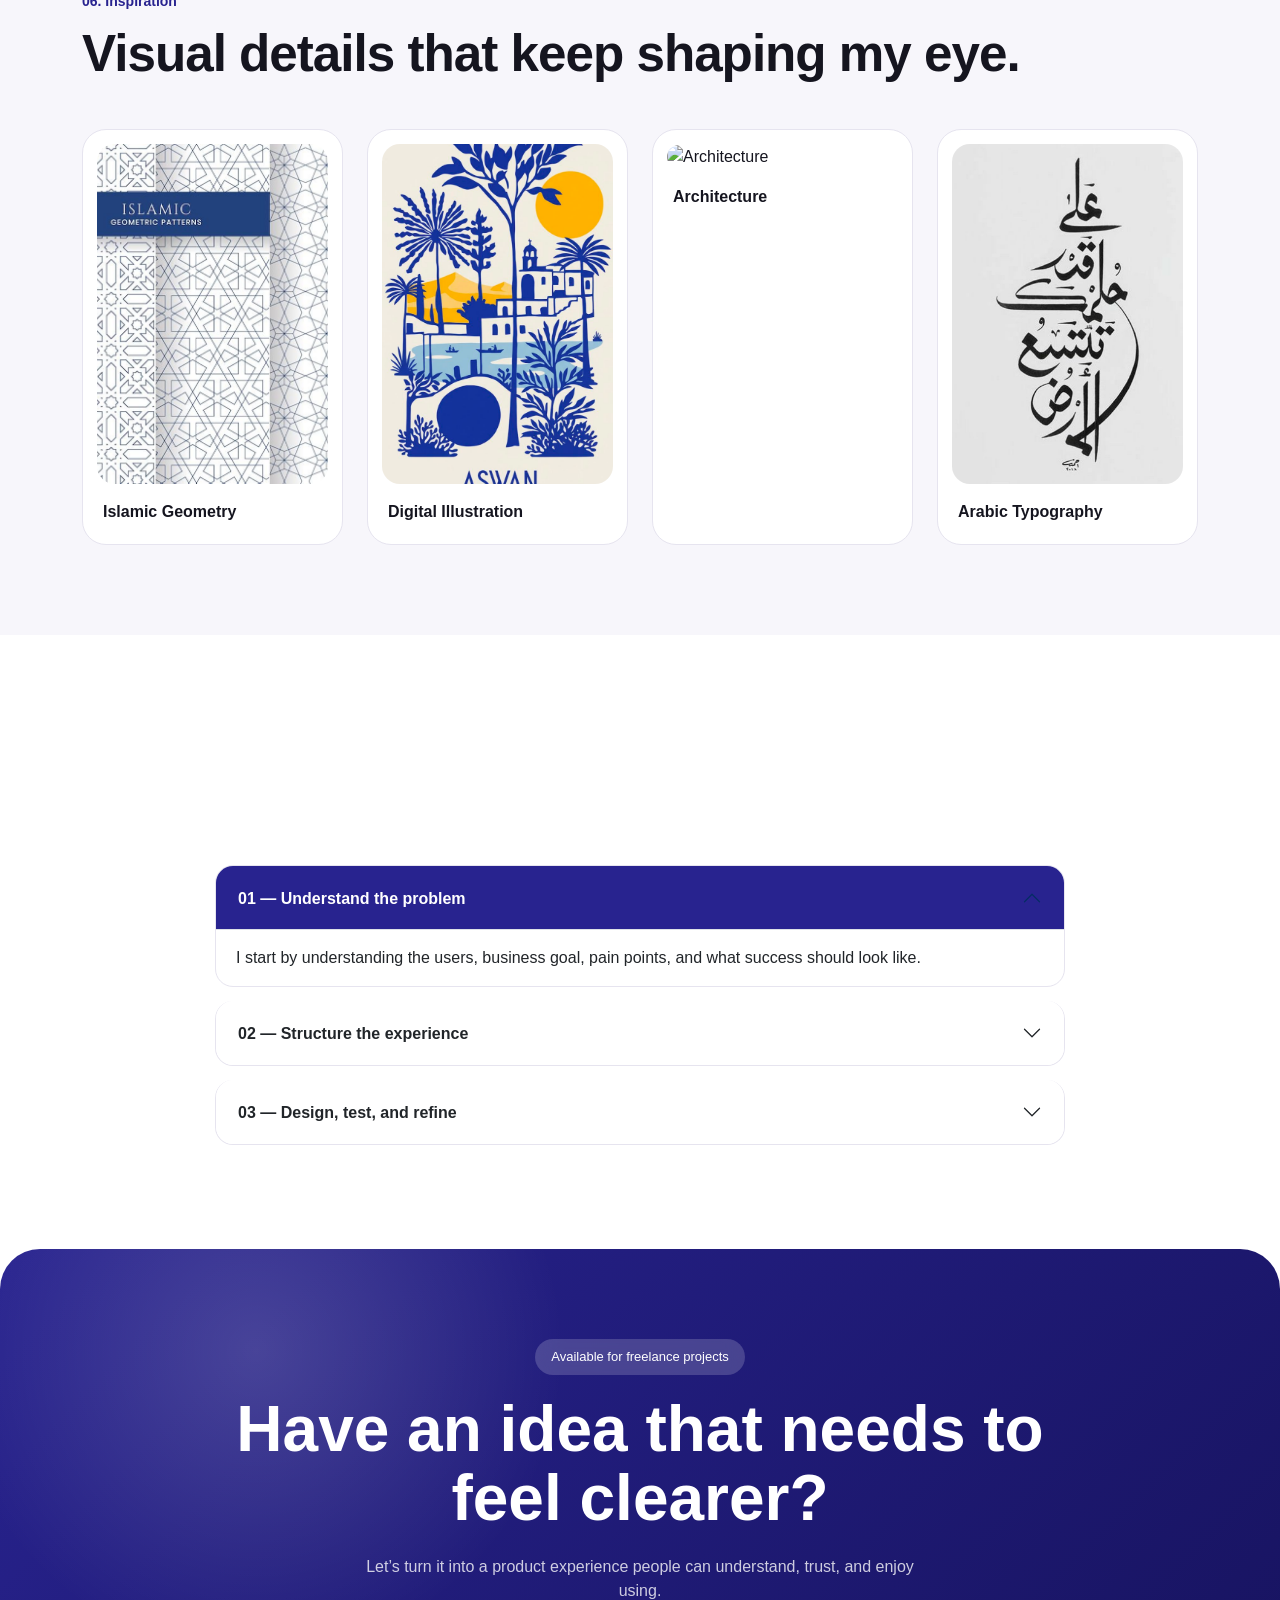
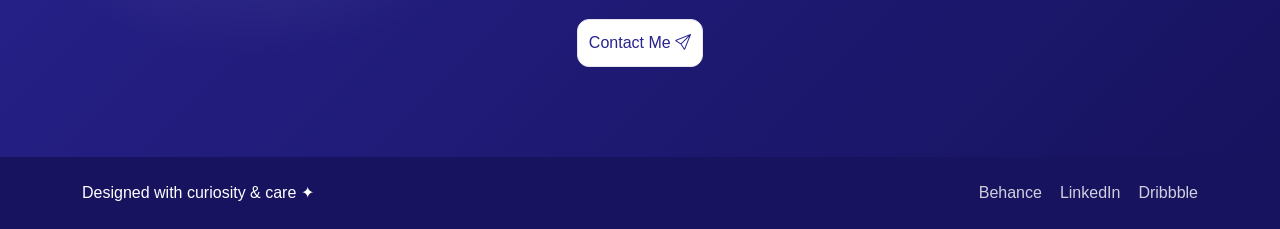
==== commit 0d8dbfa6: "Update index.html" ====
--- a/index.html
+++ b/index.html
@@ -451,7 +451,7 @@
         Let’s turn it into a product experience people can understand, trust, and enjoy using.
       </p>
 
-      <a href="mailto:alaa@example.com" class="btn btn-light-custom mt-3">
+      <a href="mailto:alaa.elkeshky33@gmail.com.com" class="btn btn-light-custom mt-3">
         Contact Me <i class="bi bi-send"></i>
       </a>
     </div>
@@ -476,4 +476,4 @@
   <!-- Custom JS -->
   <script src="script.js"></script>
 </body>
-</html>+</html>
